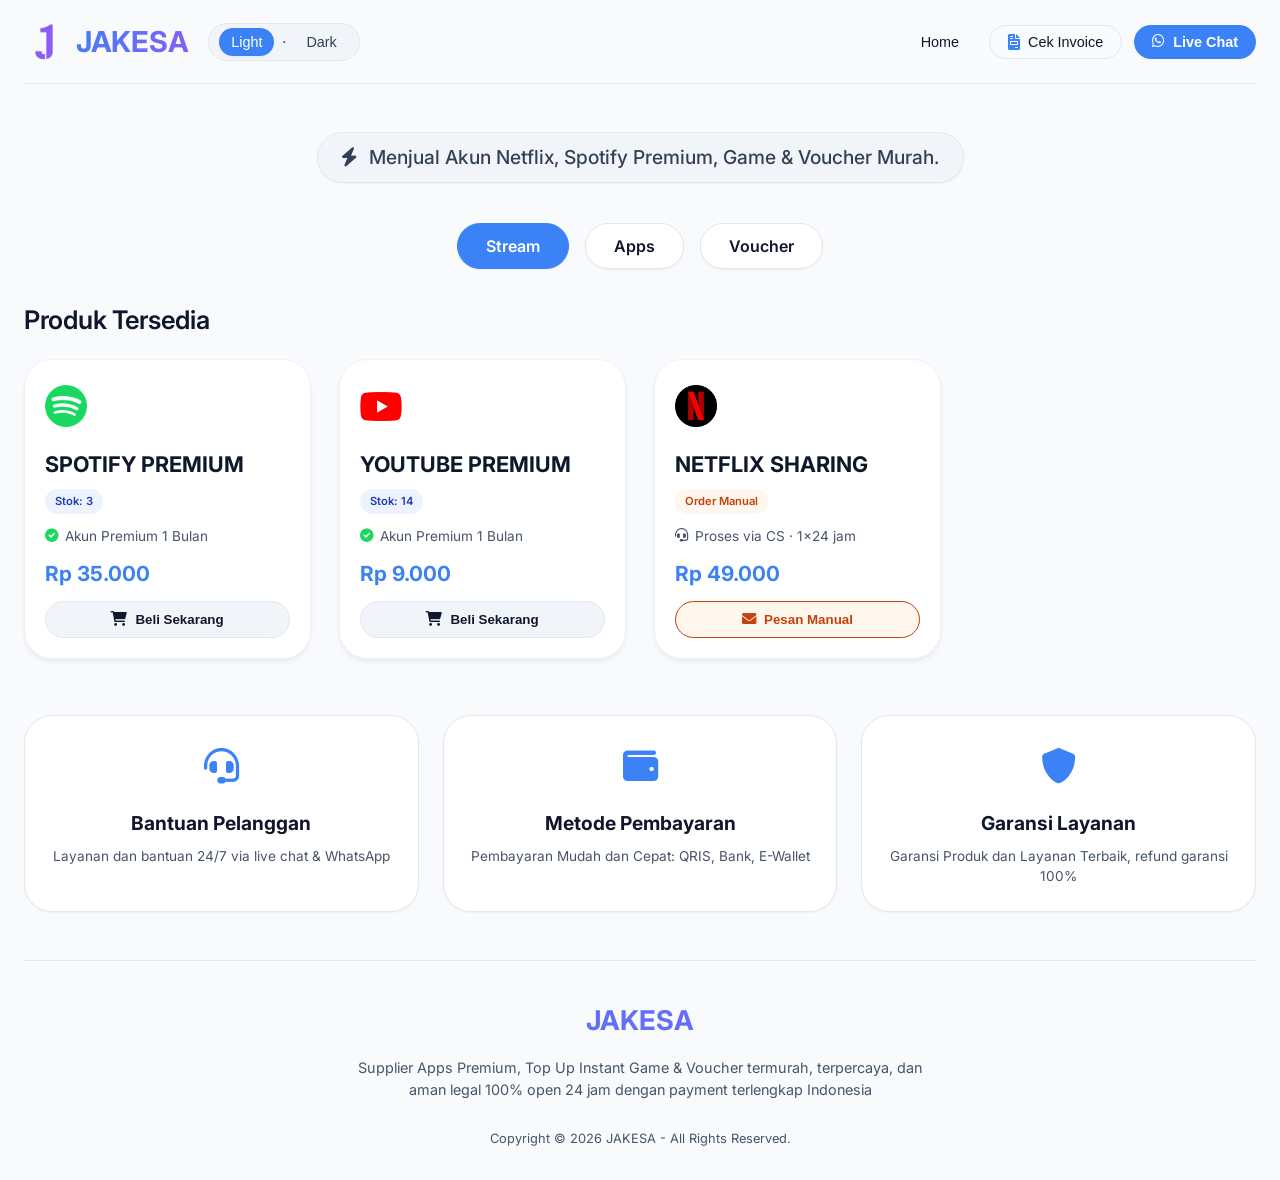
==== index.html @ c6af0fbc "BISMILLAH JADI" ====
<!DOCTYPE html>
<html lang="id">
<head>
    <meta charset="UTF-8">
    <meta name="viewport" content="width=device-width, initial-scale=1.0, maximum-scale=1.0, user-scalable=yes">
    <title>JAKESA - Supplier Apps & Voucher Premium</title>
    <!-- Font Awesome 6 -->
    <link rel="stylesheet" href="https://cdnjs.cloudflare.com/ajax/libs/font-awesome/6.0.0-beta3/css/all.min.css">
    <!-- Google Fonts Inter -->
    <link href="https://fonts.googleapis.com/css2?family=Inter:opsz,wght@14..32,300;14..32,400;14..32,500;14..32,600;14..32,700&display=swap" rel="stylesheet">
    <!-- External CSS -->
    <link rel="stylesheet" href="style.css">
</head>
<body>
    <div class="container">
        <div class="header">
            <div class="brand-section">
                <div class="logo">
                    <img src="images/logojakesablue.png " alt="Logo" style="height: 40px; width: auto;">
                    <h1>JAKESA</h1>
                </div>
                <div class="theme-toggles">
                    <button class="theme-btn" id="lightModeBtn">Light</button>
                    <span style="color: var(--text-muted);">·</span>
                    <button class="theme-btn" id="darkModeBtn">Dark</button>
                </div>
            </div>
            <div class="action-buttons">
                <button class="btn-none" id="liveHome"> Home</button>
                <button class="btn-outline" id="invoiceBtn"><i class="fas fa-file-invoice"></i> Cek Invoice</button>
                <button class="btn-primary" id="liveChatBtn"><i class="fab fa-whatsapp"></i> Live Chat</button>
            </div>
        </div>

        <div class="hero">
            <div class="hero-tagline">
                <i class="fas fa-bolt" style="margin-right: 8px;"></i> Menjual Akun Netflix, Spotify Premium, Game & Voucher Murah.
            </div>
        </div>

        <div class="categories">
            <div class="cat-item active" data-category="stream">Stream</div>
            <div class="cat-item" data-category="apps">Apps</div>
            <div class="cat-item" data-category="voucher">Voucher</div>
        </div>

        <div>
            <h2 class="section-title">Produk Tersedia</h2>
            <div id="productsContainer" class="products-grid"></div>
        </div>

        <div class="features">
            <div class="feature-item">
                <div class="feature-icon"><i class="fas fa-headset"></i></div>
                <div class="feature-title">Bantuan Pelanggan</div>
                <div class="feature-desc">Layanan dan bantuan 24/7 via live chat & WhatsApp</div>
            </div>
            <div class="feature-item">
                <div class="feature-icon"><i class="fas fa-wallet"></i></div>
                <div class="feature-title">Metode Pembayaran</div>
                <div class="feature-desc">Pembayaran Mudah dan Cepat: QRIS, Bank, E-Wallet</div>
            </div>
            <div class="feature-item">
                <div class="feature-icon"><i class="fas fa-shield-alt"></i></div>
                <div class="feature-title">Garansi Layanan</div>
                <div class="feature-desc">Garansi Produk dan Layanan Terbaik, refund garansi 100%</div>
            </div>
        </div>

        <div class="footer">
            <div class="footer-logo">JAKESA</div>
            <div class="footer-desc">
                Supplier Apps Premium, Top Up Instant Game & Voucher termurah, terpercaya, dan aman legal 100% open 24 jam dengan payment terlengkap Indonesia
            </div>
            <div class="copyright">
                Copyright © 2026 JAKESA - All Rights Reserved.
            </div>
        </div>
    </div>

    <div id="toastMsg" class="toast-msg"></div>

    <!-- External JavaScript -->
    <script src="script.js"></script>
</body>
</html>
---- style.css ----
* {
    margin: 0;
    padding: 0;
    box-sizing: border-box;
    transition: background-color 0.25s ease, color 0.2s ease, border-color 0.2s ease;
}

body {
    font-family: 'Inter', sans-serif;
    background-color: var(--bg-body);
    color: var(--text-primary);
    line-height: 1.5;
}

:root {
    --bg-body: #f8fafc;
    --bg-surface: #ffffff;
    --bg-card: #ffffff;
    --bg-elevated: #f1f5f9;
    --text-primary: #0f172a;
    --text-secondary: #334155;
    --text-muted: #475569;
    --border-light: #e2e8f0;
    --border-card: #eef2ff;
    --accent: #3b82f6;
    --accent-hover: #2563eb;
    --badge-bg: #eef2ff;
    --badge-text: #1e40af;
    --manual-bg: #fff7ed;
    --manual-text: #c2410c;
    --shadow-sm: 0 1px 2px 0 rgb(0 0 0 / 0.05);
    --shadow-md: 0 4px 6px -1px rgb(0 0 0 / 0.05), 0 2px 4px -1px rgb(0 0 0 / 0.03);
    --shadow-lg: 0 10px 15px -3px rgb(0 0 0 / 0.08), 0 4px 6px -2px rgb(0 0 0 / 0.05);
}

body.dark {
    --bg-body: #0b1120;
    --bg-surface: #111827;
    --bg-card: #1e293b;
    --bg-elevated: #1f2a3e;
    --text-primary: #f1f5f9;
    --text-secondary: #cbd5e1;
    --text-muted: #94a3b8;
    --border-light: #1f2a3e;
    --border-card: #2d3a4e;
    --accent: #60a5fa;
    --accent-hover: #3b82f6;
    --badge-bg: #1e2a47;
    --badge-text: #93c5fd;
    --manual-bg: #2c2418;
    --manual-text: #fdba74;
    --shadow-sm: 0 1px 2px 0 rgb(0 0 0 / 0.3);
    --shadow-md: 0 4px 6px -1px rgb(0 0 0 / 0.3);
    --shadow-lg: 0 10px 15px -3px rgb(0 0 0 / 0.4);
}

.container {
    max-width: 1280px;
    margin: 0 auto;
    padding: 0 24px;
}

.header {
    display: flex;
    flex-wrap: wrap;
    align-items: center;
    justify-content: space-between;
    gap: 16px;
    padding: 20px 0;
    border-bottom: 1px solid var(--border-light);
}

.brand-section {
    display: flex;
    align-items: center;
    gap: 20px;
    flex-wrap: wrap;
}

.logo {
    display: flex;
    align-items: center;
    gap: 12px;
}

.logo h1 {
    margin: 0;
    font-size: 1.8rem;
    font-weight: 700;
    background: linear-gradient(135deg, var(--accent), #8b5cf6);
    background-clip: text;
    -webkit-background-clip: text;
    color: transparent;
    letter-spacing: -0.3px;
}

.theme-toggles {
    display: flex;
    align-items: center;
    gap: 8px;
    background: var(--bg-elevated);
    padding: 4px 10px;
    border-radius: 60px;
    border: 1px solid var(--border-light);
}

.theme-btn {
    background: transparent;
    border: none;
    font-size: 0.9rem;
    font-weight: 500;
    padding: 6px 12px;
    border-radius: 40px;
    cursor: pointer;
    color: var(--text-secondary);
    transition: all 0.2s;
}

.theme-btn.active {
    background: var(--accent);
    color: white;
    box-shadow: var(--shadow-sm);
}

.theme-btn:not(.active):hover {
    background: var(--bg-surface);
    color: var(--text-primary);
}

.action-buttons {
    display: flex;
    gap: 12px;
}

.btn-none {
    background: transparent;
    border: 0px solid var(--border-light);
    padding: 8px 18px;
    border-radius: 40px;
    font-weight: 500;
    font-size: 0.9rem;
    color: var(--text-primary);
    cursor: pointer;
    transition: 0.2s;
    display: flex;
    align-items: center;
    gap: 8px;
}

.btn-outline {
    background: transparent;
    border: 1px solid var(--border-light);
    padding: 8px 18px;
    border-radius: 40px;
    font-weight: 500;
    font-size: 0.9rem;
    color: var(--text-primary);
    cursor: pointer;
    transition: 0.2s;
    display: flex;
    align-items: center;
    gap: 8px;
}

.btn-outline i {
    font-size: 1rem;
    color: var(--accent);
}

.btn-outline:hover {
    background: var(--bg-elevated);
    border-color: var(--accent);
    transform: translateY(-1px);
}

.btn-primary {
    background: var(--accent);
    border: none;
    padding: 8px 18px;
    border-radius: 40px;
    font-weight: 600;
    font-size: 0.9rem;
    color: white;
    cursor: pointer;
    transition: 0.2s;
    display: flex;
    align-items: center;
    gap: 8px;
}

.btn-primary:hover {
    background: var(--accent-hover);
    transform: translateY(-1px);
}

.hero {
    text-align: center;
    margin: 48px 0 32px;
}

.hero-tagline {
    font-size: 1.2rem;
    font-weight: 500;
    background: var(--bg-elevated);
    display: inline-block;
    padding: 10px 24px;
    border-radius: 60px;
    color: var(--text-secondary);
    backdrop-filter: blur(4px);
    box-shadow: var(--shadow-sm);
    border: 1px solid var(--border-light);
}

.categories {
    display: flex;
    justify-content: center;
    gap: 16px;
    margin: 40px 0 32px;
    flex-wrap: wrap;
}

.cat-item {
    background: var(--bg-surface);
    border: 1px solid var(--border-light);
    padding: 10px 28px;
    border-radius: 40px;
    font-weight: 600;
    font-size: 1rem;
    cursor: pointer;
    box-shadow: var(--shadow-sm);
    color: var(--text-primary);
    transition: all 0.2s;
}

.cat-item.active {
    background: var(--accent);
    color: white;
    border-color: var(--accent);
}

.cat-item:hover:not(.active) {
    background: var(--bg-elevated);
    transform: translateY(-2px);
}

.section-title {
    font-size: 1.6rem;
    font-weight: 600;
    margin: 24px 0 16px;
    letter-spacing: -0.3px;
}

.products-grid {
    display: grid;
    grid-template-columns: repeat(auto-fill, minmax(260px, 1fr));
    gap: 28px;
    margin: 20px 0 48px;
}

.product-card {
    background: var(--bg-card);
    border-radius: 28px;
    padding: 20px;
    box-shadow: var(--shadow-md);
    border: 1px solid var(--border-card);
    transition: transform 0.2s, box-shadow 0.2s;
}

.product-card:hover {
    transform: translateY(-4px);
    box-shadow: var(--shadow-lg);
}

.custom-logo {
    width: 42px;
    height: 42px;
    object-fit: contain;
    display: inline-flex;
}

.product-icon {
    display: flex;
    align-items: center;
    justify-content: left;
    min-height: 52px;
    font-size: 2.2rem;
    margin-bottom: 16px;
    color: var(--accent);
}

.product-title {
    font-size: 1.35rem;
    font-weight: 700;
    display: flex;
    flex-direction: column;
    align-items: flex-start;
    gap: 8px;
    margin-bottom: 12px;
}

.product-title span:first-child {
    color: var(--text-primary);
    font-weight: 700;
}

.stock-badge {
    background: var(--badge-bg);
    color: var(--badge-text);
    font-size: 0.7rem;
    font-weight: 600;
    padding: 4px 10px;
    border-radius: 30px;
    align-self: flex-start;
}

.manual-badge {
    background: var(--manual-bg);
    color: var(--manual-text);
    font-size: 0.7rem;
    font-weight: 600;
    padding: 4px 10px;
    border-radius: 30px;
    align-self: flex-start;
}

.product-desc {
    font-size: 0.85rem;
    color: var(--text-muted);
    margin: 8px 0 12px;
    display: flex;
    align-items: center;
    gap: 6px;
}

.price {
    font-weight: 700;
    font-size: 1.3rem;
    margin: 12px 0;
    color: var(--accent);
}

.buy-btn {
    width: 100%;
    background: var(--bg-elevated);
    border: 1px solid var(--border-light);
    padding: 10px 0;
    border-radius: 40px;
    font-weight: 600;
    cursor: pointer;
    transition: 0.2s;
    color: var(--text-primary);
    display: flex;
    align-items: center;
    justify-content: center;
    gap: 8px;
}

.buy-btn i {
    font-size: 0.9rem;
}

.buy-btn:hover {
    background: var(--accent);
    border-color: var(--accent);
    color: white;
}

.btn-manual {
    background: var(--manual-bg);
    border-color: var(--manual-text);
    color: var(--manual-text);
}

.btn-manual:hover {
    background: var(--manual-text);
    color: #1e1b10;
    border-color: var(--manual-text);
}

.features {
    display: flex;
    flex-wrap: wrap;
    justify-content: space-between;
    gap: 24px;
    margin: 56px 0 48px;
}

.feature-item {
    flex: 1;
    min-width: 180px;
    background: var(--bg-surface);
    padding: 24px 16px;
    border-radius: 28px;
    text-align: center;
    border: 1px solid var(--border-light);
    box-shadow: var(--shadow-sm);
}

.feature-icon {
    font-size: 2.2rem;
    margin-bottom: 16px;
    color: var(--accent);
}

.feature-title {
    font-weight: 700;
    font-size: 1.2rem;
    margin-bottom: 8px;
}

.feature-desc {
    font-size: 0.85rem;
    color: var(--text-muted);
}

.footer {
    border-top: 1px solid var(--border-light);
    padding: 40px 0 32px;
    margin-top: 20px;
    text-align: center;
}

.footer-logo {
    font-size: 1.7rem;
    font-weight: 700;
    background: linear-gradient(135deg, var(--accent), #8b5cf6);
    background-clip: text;
    -webkit-background-clip: text;
    color: transparent;
    margin-bottom: 16px;
}

.footer-desc {
    max-width: 600px;
    margin: 12px auto;
    color: var(--text-muted);
    font-size: 0.9rem;
}

.copyright {
    margin-top: 28px;
    font-size: 0.8rem;
    color: var(--text-muted);
}

@media (max-width: 768px) {
    .container {
        padding: 0 20px;
    }
    .header {
        flex-direction: column;
        align-items: stretch;
    }
    .brand-section {
        justify-content: space-between;
    }
    .action-buttons {
        justify-content: center;
    }
    .hero-tagline {
        font-size: 1rem;
        padding: 8px 18px;
    }
    .products-grid {
        gap: 20px;
    }
}

@media (max-width: 480px) {
    .product-title {
        font-size: 1.2rem;
    }
    .features {
        flex-direction: column;
    }
}

.toast-msg {
    position: fixed;
    bottom: 24px;
    left: 50%;
    transform: translateX(-50%);
    background: var(--accent);
    color: white;
    padding: 10px 24px;
    border-radius: 60px;
    font-size: 0.85rem;
    font-weight: 500;
    z-index: 1000;
    opacity: 0;
    transition: opacity 0.2s;
    pointer-events: none;
    box-shadow: var(--shadow-lg);
}
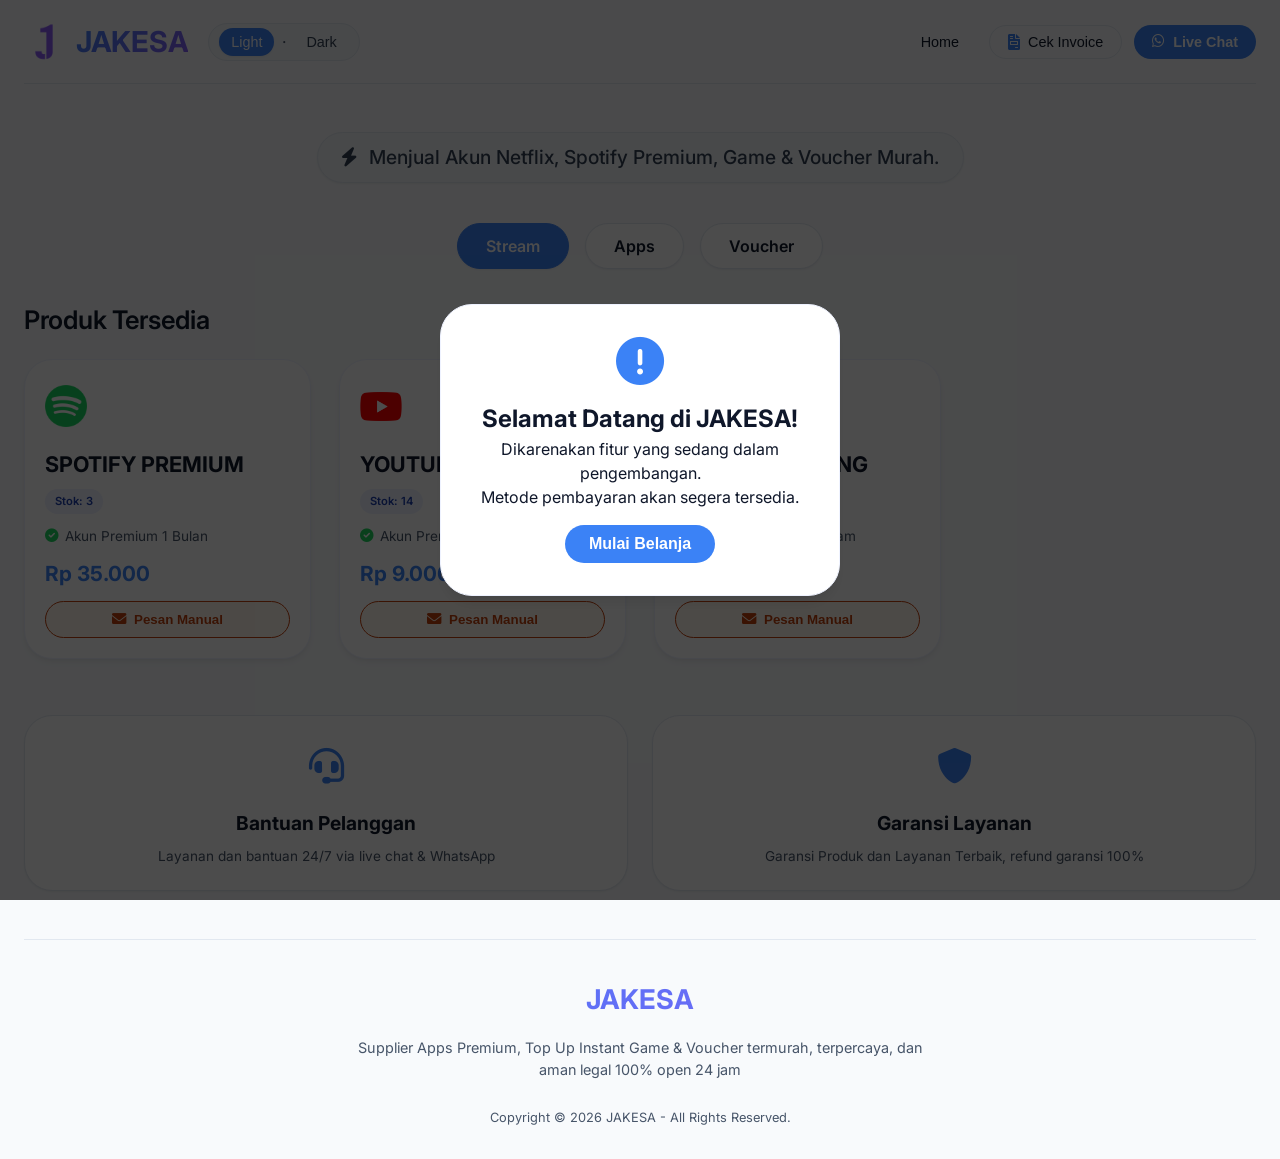
==== commit f129ae5e: "Add files via upload" ====
--- a/index.html
+++ b/index.html
@@ -1,86 +1,114 @@
-<!DOCTYPE html>
-<html lang="id">
-<head>
-    <meta charset="UTF-8">
-    <meta name="viewport" content="width=device-width, initial-scale=1.0, maximum-scale=1.0, user-scalable=yes">
-    <title>JAKESA - Supplier Apps & Voucher Premium</title>
-    <!-- Font Awesome 6 -->
-    <link rel="stylesheet" href="https://cdnjs.cloudflare.com/ajax/libs/font-awesome/6.0.0-beta3/css/all.min.css">
-    <!-- Google Fonts Inter -->
-    <link href="https://fonts.googleapis.com/css2?family=Inter:opsz,wght@14..32,300;14..32,400;14..32,500;14..32,600;14..32,700&display=swap" rel="stylesheet">
-    <!-- External CSS -->
-    <link rel="stylesheet" href="style.css">
-</head>
-<body>
-    <div class="container">
-        <div class="header">
-            <div class="brand-section">
-                <div class="logo">
-                    <img src="images/logojakesablue.png " alt="Logo" style="height: 40px; width: auto;">
-                    <h1>JAKESA</h1>
-                </div>
-                <div class="theme-toggles">
-                    <button class="theme-btn" id="lightModeBtn">Light</button>
-                    <span style="color: var(--text-muted);">·</span>
-                    <button class="theme-btn" id="darkModeBtn">Dark</button>
-                </div>
-            </div>
-            <div class="action-buttons">
-                <button class="btn-none" id="liveHome"> Home</button>
-                <button class="btn-outline" id="invoiceBtn"><i class="fas fa-file-invoice"></i> Cek Invoice</button>
-                <button class="btn-primary" id="liveChatBtn"><i class="fab fa-whatsapp"></i> Live Chat</button>
-            </div>
-        </div>
-
-        <div class="hero">
-            <div class="hero-tagline">
-                <i class="fas fa-bolt" style="margin-right: 8px;"></i> Menjual Akun Netflix, Spotify Premium, Game & Voucher Murah.
-            </div>
-        </div>
-
-        <div class="categories">
-            <div class="cat-item active" data-category="stream">Stream</div>
-            <div class="cat-item" data-category="apps">Apps</div>
-            <div class="cat-item" data-category="voucher">Voucher</div>
-        </div>
-
-        <div>
-            <h2 class="section-title">Produk Tersedia</h2>
-            <div id="productsContainer" class="products-grid"></div>
-        </div>
-
-        <div class="features">
-            <div class="feature-item">
-                <div class="feature-icon"><i class="fas fa-headset"></i></div>
-                <div class="feature-title">Bantuan Pelanggan</div>
-                <div class="feature-desc">Layanan dan bantuan 24/7 via live chat & WhatsApp</div>
-            </div>
-            <div class="feature-item">
-                <div class="feature-icon"><i class="fas fa-wallet"></i></div>
-                <div class="feature-title">Metode Pembayaran</div>
-                <div class="feature-desc">Pembayaran Mudah dan Cepat: QRIS, Bank, E-Wallet</div>
-            </div>
-            <div class="feature-item">
-                <div class="feature-icon"><i class="fas fa-shield-alt"></i></div>
-                <div class="feature-title">Garansi Layanan</div>
-                <div class="feature-desc">Garansi Produk dan Layanan Terbaik, refund garansi 100%</div>
-            </div>
-        </div>
-
-        <div class="footer">
-            <div class="footer-logo">JAKESA</div>
-            <div class="footer-desc">
-                Supplier Apps Premium, Top Up Instant Game & Voucher termurah, terpercaya, dan aman legal 100% open 24 jam dengan payment terlengkap Indonesia
-            </div>
-            <div class="copyright">
-                Copyright © 2026 JAKESA - All Rights Reserved.
-            </div>
-        </div>
-    </div>
-
-    <div id="toastMsg" class="toast-msg"></div>
-
-    <!-- External JavaScript -->
-    <script src="script.js"></script>
-</body>
+<!DOCTYPE html>
+<html lang="id">
+<head>
+    <meta charset="UTF-8">
+    <meta name="viewport" content="width=device-width, initial-scale=1.0, maximum-scale=1.0, user-scalable=yes">
+    <title>JAKESA - Supplier Apps & Voucher Premium</title>
+    <link rel="icon" href="favicon.png" type="image/png">
+
+    <!-- Font Awesome 6 -->
+    <link rel="stylesheet" href="https://cdnjs.cloudflare.com/ajax/libs/font-awesome/6.0.0-beta3/css/all.min.css">
+    <!-- Google Fonts Inter -->
+    <link href="https://fonts.googleapis.com/css2?family=Inter:opsz,wght@14..32,300;14..32,400;14..32,500;14..32,600;14..32,700&display=swap" rel="stylesheet">
+    <!-- External CSS -->
+    <link rel="stylesheet" href="style.css">
+</head>
+<body>
+    <div class="container">
+        <div class="header">
+            <div class="brand-section">
+                <div class="logo">
+                    <img src="images/logojakesablue.png " alt="Logo" style="height: 40px; width: auto;">
+                    <h1>JAKESA</h1>
+                </div>
+                <div class="theme-toggles">
+                    <button class="theme-btn" id="lightModeBtn">Light</button>
+                    <span style="color: var(--text-muted);">·</span>
+                    <button class="theme-btn" id="darkModeBtn">Dark</button>
+                </div>
+            </div>
+            <div class="action-buttons">
+                <button class="btn-none" id="liveHome"> Home</button>
+                <button class="btn-outline" id="invoiceBtn"><i class="fas fa-file-invoice"></i> Cek Invoice</button>
+                <button class="btn-primary" id="liveChatBtn"><i class="fab fa-whatsapp"></i> Live Chat</button>
+            </div>
+        </div>
+
+            <!-- Popup Notifikasi
+    <div id="welcomePopup" class="popup-overlay">
+        <div class="popup-content">
+            <button class="popup-close" id="closePopupBtn">&times;</button>
+            <div class="popup-icon">
+                <i class="fa-solid fa-circle-exclamation" style="font-size: 3rem; color: #3b82f6;"></i>
+            </div>
+            <h2>Selamat Datang di JAKESA!</h2>
+            <p>Dapatkan promo spesial untuk pembelian pertama Anda. <br> Gunakan kode <strong>JAKESA10</strong> untuk diskon 10%.</p>
+            <button id="popupCloseBtn" class="popup-action-btn">Mulai Belanja</button>
+        </div>
+    </div> -->
+            <!-- Warning Notifikasi -->
+    <div id="welcomePopup" class="popup-overlay">
+        <div class="popup-content">
+            <!-- <button class="popup-close" id="closePopupBtn">&times;</button> -->
+            <div class="popup-icon">
+                <i class="fa-solid fa-circle-exclamation" style="font-size: 3rem; color: #3b82f6;"></i>
+            </div>
+            <h2>Selamat Datang di JAKESA!</h2>
+            <p>Dikarenakan fitur yang sedang dalam pengembangan. <br>Metode pembayaran akan segera tersedia.</p>
+            <button id="popupCloseBtn" class="popup-action-btn">Mulai Belanja</button>
+        </div>
+    </div>
+
+        <div class="hero">
+            <div class="hero-tagline">
+                <i class="fas fa-bolt" style="margin-right: 8px;"></i> Menjual Akun Netflix, Spotify Premium, Game & Voucher Murah.
+            </div>
+        </div>
+
+        <div class="categories">
+            <div class="cat-item active" data-category="stream">Stream</div>
+            <div class="cat-item" data-category="apps">Apps</div>
+            <div class="cat-item" data-category="voucher">Voucher</div>
+        </div>
+
+        <div>
+            <h2 class="section-title">Produk Tersedia</h2>
+            <div id="productsContainer" class="products-grid"></div>
+        </div>
+
+        <div class="features">
+            <div class="feature-item">
+                <div class="feature-icon"><i class="fas fa-headset"></i></div>
+                <div class="feature-title">Bantuan Pelanggan</div>
+                <div class="feature-desc">Layanan dan bantuan 24/7 via live chat & WhatsApp</div>
+            </div>
+            <!-- <div class="feature-item">
+                <div class="feature-icon"><i class="fas fa-wallet"></i></div>
+                <div class="feature-title">Metode Pembayaran</div>
+                <div class="feature-desc">Pembayaran Mudah dan Cepat: QRIS, Bank, E-Wallet</div>
+            </div> -->
+            <div class="feature-item">
+                <div class="feature-icon"><i class="fas fa-shield-alt"></i></div>
+                <div class="feature-title">Garansi Layanan</div>
+                <div class="feature-desc">Garansi Produk dan Layanan Terbaik, refund garansi 100%</div>
+            </div>
+        </div>
+
+        <div class="footer">
+            <div class="footer-logo">JAKESA</div>
+            <div class="footer-desc">
+                Supplier Apps Premium, Top Up Instant Game & Voucher termurah, terpercaya, dan aman legal 100% open 24 jam
+            </div>
+            <div class="copyright">
+                Copyright © 2026 JAKESA - All Rights Reserved.
+            </div>
+        </div>
+    </div>
+
+    <div id="toastMsg" class="toast-msg"></div>
+
+    <!-- External JavaScript -->
+    <script src="script.js"></script>
+
+</body>
 </html>
--- a/style.css
+++ b/style.css
@@ -1,494 +1,583 @@
-* {
-    margin: 0;
-    padding: 0;
-    box-sizing: border-box;
-    transition: background-color 0.25s ease, color 0.2s ease, border-color 0.2s ease;
-}
-
-body {
-    font-family: 'Inter', sans-serif;
-    background-color: var(--bg-body);
-    color: var(--text-primary);
-    line-height: 1.5;
-}
-
-:root {
-    --bg-body: #f8fafc;
-    --bg-surface: #ffffff;
-    --bg-card: #ffffff;
-    --bg-elevated: #f1f5f9;
-    --text-primary: #0f172a;
-    --text-secondary: #334155;
-    --text-muted: #475569;
-    --border-light: #e2e8f0;
-    --border-card: #eef2ff;
-    --accent: #3b82f6;
-    --accent-hover: #2563eb;
-    --badge-bg: #eef2ff;
-    --badge-text: #1e40af;
-    --manual-bg: #fff7ed;
-    --manual-text: #c2410c;
-    --shadow-sm: 0 1px 2px 0 rgb(0 0 0 / 0.05);
-    --shadow-md: 0 4px 6px -1px rgb(0 0 0 / 0.05), 0 2px 4px -1px rgb(0 0 0 / 0.03);
-    --shadow-lg: 0 10px 15px -3px rgb(0 0 0 / 0.08), 0 4px 6px -2px rgb(0 0 0 / 0.05);
-}
-
-body.dark {
-    --bg-body: #0b1120;
-    --bg-surface: #111827;
-    --bg-card: #1e293b;
-    --bg-elevated: #1f2a3e;
-    --text-primary: #f1f5f9;
-    --text-secondary: #cbd5e1;
-    --text-muted: #94a3b8;
-    --border-light: #1f2a3e;
-    --border-card: #2d3a4e;
-    --accent: #60a5fa;
-    --accent-hover: #3b82f6;
-    --badge-bg: #1e2a47;
-    --badge-text: #93c5fd;
-    --manual-bg: #2c2418;
-    --manual-text: #fdba74;
-    --shadow-sm: 0 1px 2px 0 rgb(0 0 0 / 0.3);
-    --shadow-md: 0 4px 6px -1px rgb(0 0 0 / 0.3);
-    --shadow-lg: 0 10px 15px -3px rgb(0 0 0 / 0.4);
-}
-
-.container {
-    max-width: 1280px;
-    margin: 0 auto;
-    padding: 0 24px;
-}
-
-.header {
-    display: flex;
-    flex-wrap: wrap;
-    align-items: center;
-    justify-content: space-between;
-    gap: 16px;
-    padding: 20px 0;
-    border-bottom: 1px solid var(--border-light);
-}
-
-.brand-section {
-    display: flex;
-    align-items: center;
-    gap: 20px;
-    flex-wrap: wrap;
-}
-
-.logo {
-    display: flex;
-    align-items: center;
-    gap: 12px;
-}
-
-.logo h1 {
-    margin: 0;
-    font-size: 1.8rem;
-    font-weight: 700;
-    background: linear-gradient(135deg, var(--accent), #8b5cf6);
-    background-clip: text;
-    -webkit-background-clip: text;
-    color: transparent;
-    letter-spacing: -0.3px;
-}
-
-.theme-toggles {
-    display: flex;
-    align-items: center;
-    gap: 8px;
-    background: var(--bg-elevated);
-    padding: 4px 10px;
-    border-radius: 60px;
-    border: 1px solid var(--border-light);
-}
-
-.theme-btn {
-    background: transparent;
-    border: none;
-    font-size: 0.9rem;
-    font-weight: 500;
-    padding: 6px 12px;
-    border-radius: 40px;
-    cursor: pointer;
-    color: var(--text-secondary);
-    transition: all 0.2s;
-}
-
-.theme-btn.active {
-    background: var(--accent);
-    color: white;
-    box-shadow: var(--shadow-sm);
-}
-
-.theme-btn:not(.active):hover {
-    background: var(--bg-surface);
-    color: var(--text-primary);
-}
-
-.action-buttons {
-    display: flex;
-    gap: 12px;
-}
-
-.btn-none {
-    background: transparent;
-    border: 0px solid var(--border-light);
-    padding: 8px 18px;
-    border-radius: 40px;
-    font-weight: 500;
-    font-size: 0.9rem;
-    color: var(--text-primary);
-    cursor: pointer;
-    transition: 0.2s;
-    display: flex;
-    align-items: center;
-    gap: 8px;
-}
-
-.btn-outline {
-    background: transparent;
-    border: 1px solid var(--border-light);
-    padding: 8px 18px;
-    border-radius: 40px;
-    font-weight: 500;
-    font-size: 0.9rem;
-    color: var(--text-primary);
-    cursor: pointer;
-    transition: 0.2s;
-    display: flex;
-    align-items: center;
-    gap: 8px;
-}
-
-.btn-outline i {
-    font-size: 1rem;
-    color: var(--accent);
-}
-
-.btn-outline:hover {
-    background: var(--bg-elevated);
-    border-color: var(--accent);
-    transform: translateY(-1px);
-}
-
-.btn-primary {
-    background: var(--accent);
-    border: none;
-    padding: 8px 18px;
-    border-radius: 40px;
-    font-weight: 600;
-    font-size: 0.9rem;
-    color: white;
-    cursor: pointer;
-    transition: 0.2s;
-    display: flex;
-    align-items: center;
-    gap: 8px;
-}
-
-.btn-primary:hover {
-    background: var(--accent-hover);
-    transform: translateY(-1px);
-}
-
-.hero {
-    text-align: center;
-    margin: 48px 0 32px;
-}
-
-.hero-tagline {
-    font-size: 1.2rem;
-    font-weight: 500;
-    background: var(--bg-elevated);
-    display: inline-block;
-    padding: 10px 24px;
-    border-radius: 60px;
-    color: var(--text-secondary);
-    backdrop-filter: blur(4px);
-    box-shadow: var(--shadow-sm);
-    border: 1px solid var(--border-light);
-}
-
-.categories {
-    display: flex;
-    justify-content: center;
-    gap: 16px;
-    margin: 40px 0 32px;
-    flex-wrap: wrap;
-}
-
-.cat-item {
-    background: var(--bg-surface);
-    border: 1px solid var(--border-light);
-    padding: 10px 28px;
-    border-radius: 40px;
-    font-weight: 600;
-    font-size: 1rem;
-    cursor: pointer;
-    box-shadow: var(--shadow-sm);
-    color: var(--text-primary);
-    transition: all 0.2s;
-}
-
-.cat-item.active {
-    background: var(--accent);
-    color: white;
-    border-color: var(--accent);
-}
-
-.cat-item:hover:not(.active) {
-    background: var(--bg-elevated);
-    transform: translateY(-2px);
-}
-
-.section-title {
-    font-size: 1.6rem;
-    font-weight: 600;
-    margin: 24px 0 16px;
-    letter-spacing: -0.3px;
-}
-
-.products-grid {
-    display: grid;
-    grid-template-columns: repeat(auto-fill, minmax(260px, 1fr));
-    gap: 28px;
-    margin: 20px 0 48px;
-}
-
-.product-card {
-    background: var(--bg-card);
-    border-radius: 28px;
-    padding: 20px;
-    box-shadow: var(--shadow-md);
-    border: 1px solid var(--border-card);
-    transition: transform 0.2s, box-shadow 0.2s;
-}
-
-.product-card:hover {
-    transform: translateY(-4px);
-    box-shadow: var(--shadow-lg);
-}
-
-.custom-logo {
-    width: 42px;
-    height: 42px;
-    object-fit: contain;
-    display: inline-flex;
-}
-
-.product-icon {
-    display: flex;
-    align-items: center;
-    justify-content: left;
-    min-height: 52px;
-    font-size: 2.2rem;
-    margin-bottom: 16px;
-    color: var(--accent);
-}
-
-.product-title {
-    font-size: 1.35rem;
-    font-weight: 700;
-    display: flex;
-    flex-direction: column;
-    align-items: flex-start;
-    gap: 8px;
-    margin-bottom: 12px;
-}
-
-.product-title span:first-child {
-    color: var(--text-primary);
-    font-weight: 700;
-}
-
-.stock-badge {
-    background: var(--badge-bg);
-    color: var(--badge-text);
-    font-size: 0.7rem;
-    font-weight: 600;
-    padding: 4px 10px;
-    border-radius: 30px;
-    align-self: flex-start;
-}
-
-.manual-badge {
-    background: var(--manual-bg);
-    color: var(--manual-text);
-    font-size: 0.7rem;
-    font-weight: 600;
-    padding: 4px 10px;
-    border-radius: 30px;
-    align-self: flex-start;
-}
-
-.product-desc {
-    font-size: 0.85rem;
-    color: var(--text-muted);
-    margin: 8px 0 12px;
-    display: flex;
-    align-items: center;
-    gap: 6px;
-}
-
-.price {
-    font-weight: 700;
-    font-size: 1.3rem;
-    margin: 12px 0;
-    color: var(--accent);
-}
-
-.buy-btn {
-    width: 100%;
-    background: var(--bg-elevated);
-    border: 1px solid var(--border-light);
-    padding: 10px 0;
-    border-radius: 40px;
-    font-weight: 600;
-    cursor: pointer;
-    transition: 0.2s;
-    color: var(--text-primary);
-    display: flex;
-    align-items: center;
-    justify-content: center;
-    gap: 8px;
-}
-
-.buy-btn i {
-    font-size: 0.9rem;
-}
-
-.buy-btn:hover {
-    background: var(--accent);
-    border-color: var(--accent);
-    color: white;
-}
-
-.btn-manual {
-    background: var(--manual-bg);
-    border-color: var(--manual-text);
-    color: var(--manual-text);
-}
-
-.btn-manual:hover {
-    background: var(--manual-text);
-    color: #1e1b10;
-    border-color: var(--manual-text);
-}
-
-.features {
-    display: flex;
-    flex-wrap: wrap;
-    justify-content: space-between;
-    gap: 24px;
-    margin: 56px 0 48px;
-}
-
-.feature-item {
-    flex: 1;
-    min-width: 180px;
-    background: var(--bg-surface);
-    padding: 24px 16px;
-    border-radius: 28px;
-    text-align: center;
-    border: 1px solid var(--border-light);
-    box-shadow: var(--shadow-sm);
-}
-
-.feature-icon {
-    font-size: 2.2rem;
-    margin-bottom: 16px;
-    color: var(--accent);
-}
-
-.feature-title {
-    font-weight: 700;
-    font-size: 1.2rem;
-    margin-bottom: 8px;
-}
-
-.feature-desc {
-    font-size: 0.85rem;
-    color: var(--text-muted);
-}
-
-.footer {
-    border-top: 1px solid var(--border-light);
-    padding: 40px 0 32px;
-    margin-top: 20px;
-    text-align: center;
-}
-
-.footer-logo {
-    font-size: 1.7rem;
-    font-weight: 700;
-    background: linear-gradient(135deg, var(--accent), #8b5cf6);
-    background-clip: text;
-    -webkit-background-clip: text;
-    color: transparent;
-    margin-bottom: 16px;
-}
-
-.footer-desc {
-    max-width: 600px;
-    margin: 12px auto;
-    color: var(--text-muted);
-    font-size: 0.9rem;
-}
-
-.copyright {
-    margin-top: 28px;
-    font-size: 0.8rem;
-    color: var(--text-muted);
-}
-
-@media (max-width: 768px) {
-    .container {
-        padding: 0 20px;
-    }
-    .header {
-        flex-direction: column;
-        align-items: stretch;
-    }
-    .brand-section {
-        justify-content: space-between;
-    }
-    .action-buttons {
-        justify-content: center;
-    }
-    .hero-tagline {
-        font-size: 1rem;
-        padding: 8px 18px;
-    }
-    .products-grid {
-        gap: 20px;
-    }
-}
-
-@media (max-width: 480px) {
-    .product-title {
-        font-size: 1.2rem;
-    }
-    .features {
-        flex-direction: column;
-    }
-}
-
-.toast-msg {
-    position: fixed;
-    bottom: 24px;
-    left: 50%;
-    transform: translateX(-50%);
-    background: var(--accent);
-    color: white;
-    padding: 10px 24px;
-    border-radius: 60px;
-    font-size: 0.85rem;
-    font-weight: 500;
-    z-index: 1000;
-    opacity: 0;
-    transition: opacity 0.2s;
-    pointer-events: none;
-    box-shadow: var(--shadow-lg);
+* {
+    margin: 0;
+    padding: 0;
+    box-sizing: border-box;
+    transition: background-color 0.25s ease, color 0.2s ease, border-color 0.2s ease;
+}
+
+body {
+    font-family: 'Inter', sans-serif;
+    background-color: var(--bg-body);
+    color: var(--text-primary);
+    line-height: 1.5;
+}
+
+:root {
+    --bg-body: #f8fafc;
+    --bg-surface: #ffffff;
+    --bg-card: #ffffff;
+    --bg-elevated: #f1f5f9;
+    --text-primary: #0f172a;
+    --text-secondary: #334155;
+    --text-muted: #475569;
+    --border-light: #e2e8f0;
+    --border-card: #eef2ff;
+    --accent: #3b82f6;
+    --accent-hover: #2563eb;
+    --badge-bg: #eef2ff;
+    --badge-text: #1e40af;
+    --manual-bg: #fff7ed;
+    --manual-text: #c2410c;
+    --shadow-sm: 0 1px 2px 0 rgb(0 0 0 / 0.05);
+    --shadow-md: 0 4px 6px -1px rgb(0 0 0 / 0.05), 0 2px 4px -1px rgb(0 0 0 / 0.03);
+    --shadow-lg: 0 10px 15px -3px rgb(0 0 0 / 0.08), 0 4px 6px -2px rgb(0 0 0 / 0.05);
+}
+
+body.dark {
+    --bg-body: #0b1120;
+    --bg-surface: #111827;
+    --bg-card: #1e293b;
+    --bg-elevated: #1f2a3e;
+    --text-primary: #f1f5f9;
+    --text-secondary: #cbd5e1;
+    --text-muted: #94a3b8;
+    --border-light: #1f2a3e;
+    --border-card: #2d3a4e;
+    --accent: #60a5fa;
+    --accent-hover: #3b82f6;
+    --badge-bg: #1e2a47;
+    --badge-text: #93c5fd;
+    --manual-bg: #2c2418;
+    --manual-text: #fdba74;
+    --shadow-sm: 0 1px 2px 0 rgb(0 0 0 / 0.3);
+    --shadow-md: 0 4px 6px -1px rgb(0 0 0 / 0.3);
+    --shadow-lg: 0 10px 15px -3px rgb(0 0 0 / 0.4);
+}
+
+.container {
+    max-width: 1280px;
+    margin: 0 auto;
+    padding: 0 24px;
+}
+
+.header {
+    display: flex;
+    flex-wrap: wrap;
+    align-items: center;
+    justify-content: space-between;
+    gap: 16px;
+    padding: 20px 0;
+    border-bottom: 1px solid var(--border-light);
+}
+
+.brand-section {
+    display: flex;
+    align-items: center;
+    gap: 20px;
+    flex-wrap: wrap;
+}
+
+.logo {
+    display: flex;
+    align-items: center;
+    gap: 12px;
+}
+
+.logo h1 {
+    margin: 0;
+    font-size: 1.8rem;
+    font-weight: 700;
+    background: linear-gradient(135deg, var(--accent), #8b5cf6);
+    background-clip: text;
+    -webkit-background-clip: text;
+    color: transparent;
+    letter-spacing: -0.3px;
+}
+
+.theme-toggles {
+    display: flex;
+    align-items: center;
+    gap: 8px;
+    background: var(--bg-elevated);
+    padding: 4px 10px;
+    border-radius: 60px;
+    border: 1px solid var(--border-light);
+}
+
+.theme-btn {
+    background: transparent;
+    border: none;
+    font-size: 0.9rem;
+    font-weight: 500;
+    padding: 6px 12px;
+    border-radius: 40px;
+    cursor: pointer;
+    color: var(--text-secondary);
+    transition: all 0.2s;
+}
+
+.theme-btn.active {
+    background: var(--accent);
+    color: white;
+    box-shadow: var(--shadow-sm);
+}
+
+.theme-btn:not(.active):hover {
+    background: var(--bg-surface);
+    color: var(--text-primary);
+}
+
+.action-buttons {
+    display: flex;
+    gap: 12px;
+}
+
+.btn-none {
+    background: transparent;
+    border: 0px solid var(--border-light);
+    padding: 8px 18px;
+    border-radius: 40px;
+    font-weight: 500;
+    font-size: 0.9rem;
+    color: var(--text-primary);
+    cursor: pointer;
+    transition: 0.2s;
+    display: flex;
+    align-items: center;
+    gap: 8px;
+}
+
+.btn-outline {
+    background: transparent;
+    border: 1px solid var(--border-light);
+    padding: 8px 18px;
+    border-radius: 40px;
+    font-weight: 500;
+    font-size: 0.9rem;
+    color: var(--text-primary);
+    cursor: pointer;
+    transition: 0.2s;
+    display: flex;
+    align-items: center;
+    gap: 8px;
+}
+
+.btn-outline i {
+    font-size: 1rem;
+    color: var(--accent);
+}
+
+.btn-outline:hover {
+    background: var(--bg-elevated);
+    border-color: var(--accent);
+    transform: translateY(-1px);
+}
+
+.btn-primary {
+    background: var(--accent);
+    border: none;
+    padding: 8px 18px;
+    border-radius: 40px;
+    font-weight: 600;
+    font-size: 0.9rem;
+    color: white;
+    cursor: pointer;
+    transition: 0.2s;
+    display: flex;
+    align-items: center;
+    gap: 8px;
+}
+
+.btn-primary:hover {
+    background: var(--accent-hover);
+    transform: translateY(-1px);
+}
+
+.hero {
+    text-align: center;
+    margin: 48px 0 32px;
+}
+
+.hero-tagline {
+    font-size: 1.2rem;
+    font-weight: 500;
+    background: var(--bg-elevated);
+    display: inline-block;
+    padding: 10px 24px;
+    border-radius: 60px;
+    color: var(--text-secondary);
+    backdrop-filter: blur(4px);
+    box-shadow: var(--shadow-sm);
+    border: 1px solid var(--border-light);
+}
+
+.categories {
+    display: flex;
+    justify-content: center;
+    gap: 16px;
+    margin: 40px 0 32px;
+    flex-wrap: wrap;
+}
+
+.cat-item {
+    background: var(--bg-surface);
+    border: 1px solid var(--border-light);
+    padding: 10px 28px;
+    border-radius: 40px;
+    font-weight: 600;
+    font-size: 1rem;
+    cursor: pointer;
+    box-shadow: var(--shadow-sm);
+    color: var(--text-primary);
+    transition: all 0.2s;
+}
+
+.cat-item.active {
+    background: var(--accent);
+    color: white;
+    border-color: var(--accent);
+}
+
+.cat-item:hover:not(.active) {
+    background: var(--bg-elevated);
+    transform: translateY(-2px);
+}
+
+.section-title {
+    font-size: 1.6rem;
+    font-weight: 600;
+    margin: 24px 0 16px;
+    letter-spacing: -0.3px;
+}
+
+.products-grid {
+    display: grid;
+    grid-template-columns: repeat(auto-fill, minmax(260px, 1fr));
+    gap: 28px;
+    margin: 20px 0 48px;
+}
+
+.product-card {
+    background: var(--bg-card);
+    border-radius: 28px;
+    padding: 20px;
+    box-shadow: var(--shadow-md);
+    border: 1px solid var(--border-card);
+    transition: transform 0.2s, box-shadow 0.2s;
+}
+
+.product-card:hover {
+    transform: translateY(-4px);
+    box-shadow: var(--shadow-lg);
+}
+
+.custom-logo {
+    width: 42px;
+    height: 42px;
+    object-fit: contain;
+    display: inline-flex;
+}
+
+.product-icon {
+    display: flex;
+    align-items: center;
+    justify-content: left;
+    min-height: 52px;
+    font-size: 2.2rem;
+    margin-bottom: 16px;
+    color: var(--accent);
+}
+
+.product-title {
+    font-size: 1.35rem;
+    font-weight: 700;
+    display: flex;
+    flex-direction: column;
+    align-items: flex-start;
+    gap: 8px;
+    margin-bottom: 12px;
+}
+
+.product-title span:first-child {
+    color: var(--text-primary);
+    font-weight: 700;
+}
+
+.stock-badge {
+    background: var(--badge-bg);
+    color: var(--badge-text);
+    font-size: 0.7rem;
+    font-weight: 600;
+    padding: 4px 10px;
+    border-radius: 30px;
+    align-self: flex-start;
+}
+
+.manual-badge {
+    background: var(--manual-bg);
+    color: var(--manual-text);
+    font-size: 0.7rem;
+    font-weight: 600;
+    padding: 4px 10px;
+    border-radius: 30px;
+    align-self: flex-start;
+}
+
+.product-desc {
+    font-size: 0.85rem;
+    color: var(--text-muted);
+    margin: 8px 0 12px;
+    display: flex;
+    align-items: center;
+    gap: 6px;
+}
+
+.price {
+    font-weight: 700;
+    font-size: 1.3rem;
+    margin: 12px 0;
+    color: var(--accent);
+}
+
+.buy-btn {
+    width: 100%;
+    background: var(--bg-elevated);
+    border: 1px solid var(--border-light);
+    padding: 10px 0;
+    border-radius: 40px;
+    font-weight: 600;
+    cursor: pointer;
+    transition: 0.2s;
+    color: var(--text-primary);
+    display: flex;
+    align-items: center;
+    justify-content: center;
+    gap: 8px;
+}
+
+.buy-btn i {
+    font-size: 0.9rem;
+}
+
+.buy-btn:hover {
+    background: var(--accent);
+    border-color: var(--accent);
+    color: white;
+}
+
+.btn-manual {
+    background: var(--manual-bg);
+    border-color: var(--manual-text);
+    color: var(--manual-text);
+}
+
+.btn-manual:hover {
+    background: var(--manual-text);
+    color: #1e1b10;
+    border-color: var(--manual-text);
+}
+
+.features {
+    display: flex;
+    flex-wrap: wrap;
+    justify-content: space-between;
+    gap: 24px;
+    margin: 56px 0 48px;
+}
+
+.feature-item {
+    flex: 1;
+    min-width: 180px;
+    background: var(--bg-surface);
+    padding: 24px 16px;
+    border-radius: 28px;
+    text-align: center;
+    border: 1px solid var(--border-light);
+    box-shadow: var(--shadow-sm);
+}
+
+.feature-icon {
+    font-size: 2.2rem;
+    margin-bottom: 16px;
+    color: var(--accent);
+}
+
+.feature-title {
+    font-weight: 700;
+    font-size: 1.2rem;
+    margin-bottom: 8px;
+}
+
+.feature-desc {
+    font-size: 0.85rem;
+    color: var(--text-muted);
+}
+
+.footer {
+    border-top: 1px solid var(--border-light);
+    padding: 40px 0 32px;
+    margin-top: 20px;
+    text-align: center;
+}
+
+.footer-logo {
+    font-size: 1.7rem;
+    font-weight: 700;
+    background: linear-gradient(135deg, var(--accent), #8b5cf6);
+    background-clip: text;
+    -webkit-background-clip: text;
+    color: transparent;
+    margin-bottom: 16px;
+}
+
+.footer-desc {
+    max-width: 600px;
+    margin: 12px auto;
+    color: var(--text-muted);
+    font-size: 0.9rem;
+}
+
+.copyright {
+    margin-top: 28px;
+    font-size: 0.8rem;
+    color: var(--text-muted);
+}
+
+@media (max-width: 768px) {
+    .container {
+        padding: 0 20px;
+    }
+    .header {
+        flex-direction: column;
+        align-items: stretch;
+    }
+    .brand-section {
+        justify-content: space-between;
+    }
+    .action-buttons {
+        justify-content: center;
+    }
+    .hero-tagline {
+        font-size: 1rem;
+        padding: 8px 18px;
+    }
+    .products-grid {
+        gap: 20px;
+    }
+}
+
+@media (max-width: 480px) {
+    .product-title {
+        font-size: 1.2rem;
+    }
+    .features {
+        flex-direction: column;
+    }
+}
+
+.toast-msg {
+    position: fixed;
+    bottom: 24px;
+    left: 50%;
+    transform: translateX(-50%);
+    background: var(--accent);
+    color: white;
+    padding: 10px 24px;
+    border-radius: 60px;
+    font-size: 0.85rem;
+    font-weight: 500;
+    z-index: 1000;
+    opacity: 0;
+    transition: opacity 0.2s;
+    pointer-events: none;
+    box-shadow: var(--shadow-lg);
+}
+
+/* Popup Overlay */
+.popup-overlay {
+    position: fixed;
+    top: 0;
+    left: 0;
+    width: 100%;
+    height: 100%;
+    background-color: rgba(0, 0, 0, 0.7);
+    display: flex;
+    align-items: center;
+    justify-content: center;
+    z-index: 2000;
+    visibility: hidden;
+    opacity: 0;
+    transition: visibility 0.2s, opacity 0.2s;
+}
+
+.popup-overlay.show {
+    visibility: visible;
+    opacity: 1;
+}
+
+/* Popup Content */
+.popup-content {
+    background: var(--bg-card);
+    color: var(--text-primary);
+    max-width: 400px;
+    width: 90%;
+    border-radius: 32px;
+    padding: 2rem;
+    text-align: center;
+    position: relative;
+    box-shadow: var(--shadow-lg);
+    border: 1px solid var(--border-card);
+    animation: popupFadeIn 0.3s ease-out;
+}
+
+@keyframes popupFadeIn {
+    from {
+        transform: scale(0.9);
+        opacity: 0;
+    }
+    to {
+        transform: scale(1);
+        opacity: 1;
+    }
+}
+
+/* Tombol close (X) */
+.popup-close {
+    position: absolute;
+    top: 16px;
+    right: 20px;
+    background: transparent;
+    border: none;
+    font-size: 1.8rem;
+    cursor: pointer;
+    color: var(--text-muted);
+    transition: 0.2s;
+}
+
+.popup-close:hover {
+    color: var(--accent);
+}
+
+/* Icon */
+.popup-icon {
+    margin-bottom: 1rem;
+}
+
+/* Tombol aksi */
+.popup-action-btn {
+    background: var(--accent);
+    border: none;
+    color: white;
+    padding: 10px 24px;
+    border-radius: 40px;
+    font-weight: 600;
+    font-size: 1rem;
+    cursor: pointer;
+    margin-top: 1rem;
+    transition: 0.2s;
+}
+
+.popup-action-btn:hover {
+    background: var(--accent-hover);
+    transform: translateY(-2px);
 }
